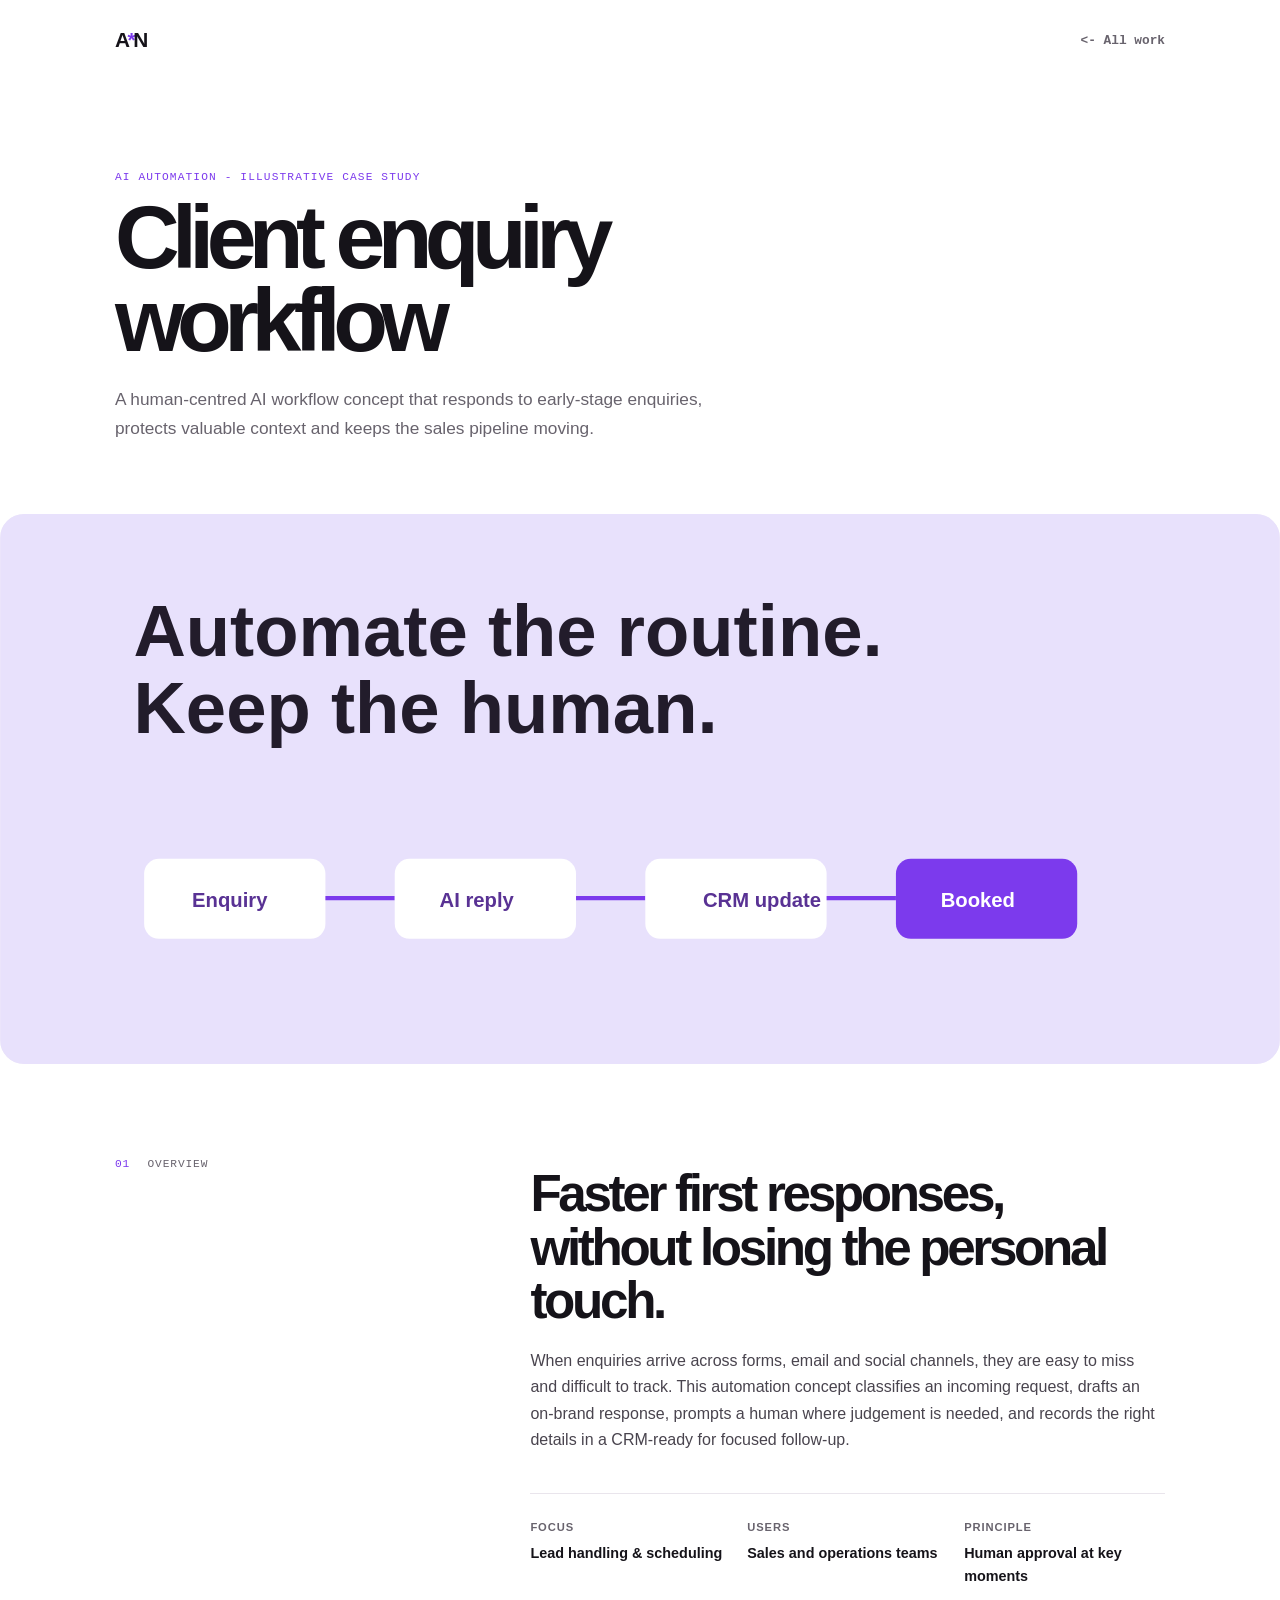
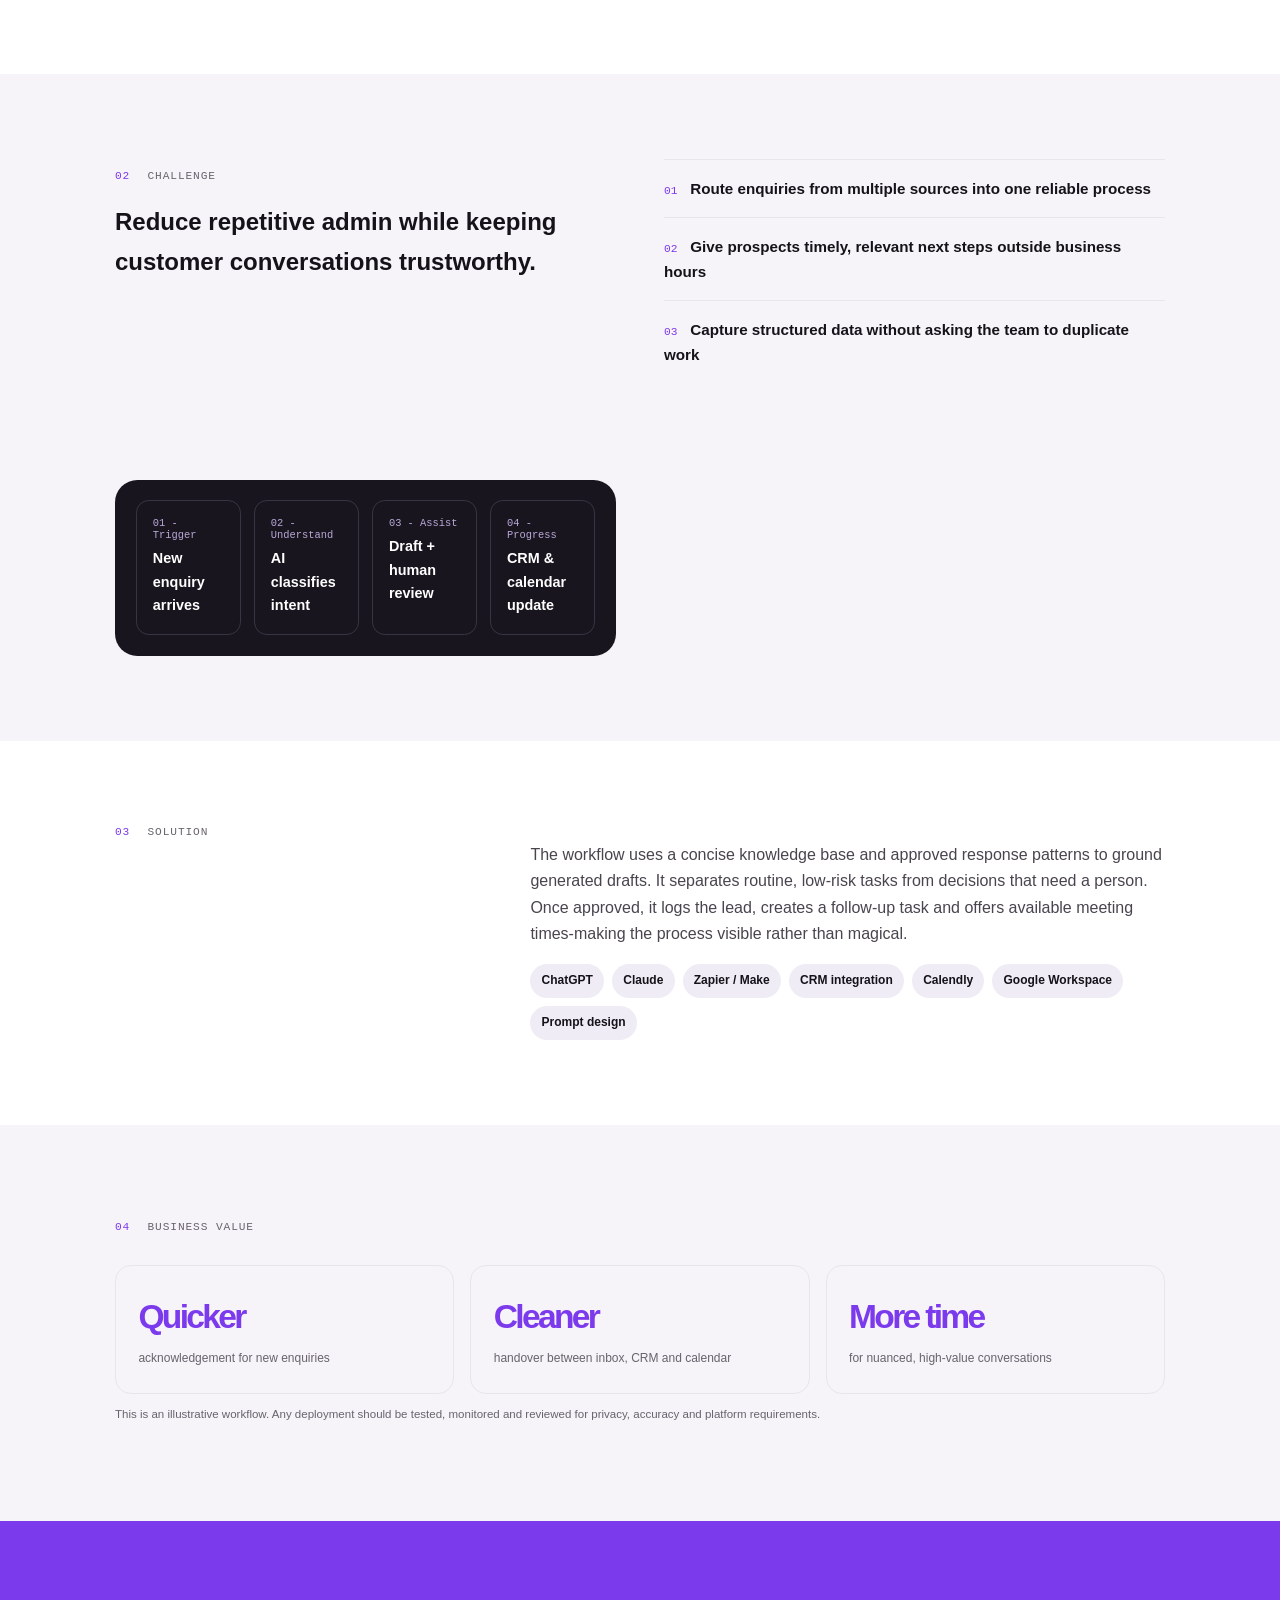
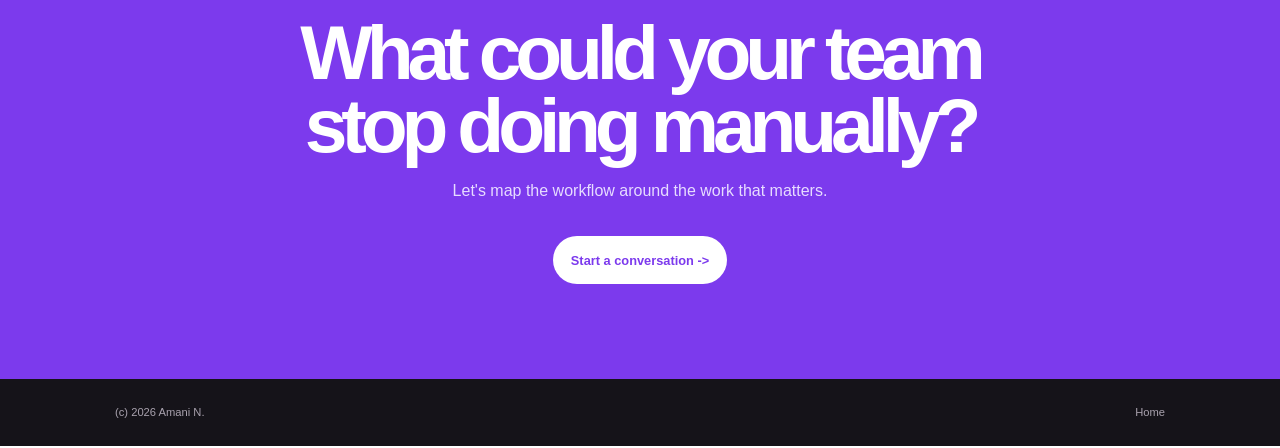
==== projects/ai-business-automation.html @ df5ebed8 "Initial portfolio" ====
<!doctype html><html lang="en"><head><meta charset="UTF-8"><meta name="viewport" content="width=device-width,initial-scale=1"><meta name="description" content="Illustrative AI business automation case study."><title>Client enquiry workflow - AI automation case study</title><link rel="icon" href="../assets/images/favicon.svg"><link rel="stylesheet" href="../assets/css/project.css"></head><body><a class="skip" href="#main">Skip to content</a><nav class="nav shell"><a class="brand" href="../index.html">A<span>*</span>N</a><a class="back" href="../index.html#work"><- All work</a></nav><main id="main"><header class="hero shell"><p class="eyebrow">AI automation - Illustrative case study</p><h1>Client enquiry<br>workflow</h1><p class="intro">A human-centred AI workflow concept that responds to early-stage enquiries, protects valuable context and keeps the sales pipeline moving.</p></header><img class="cover" src="../assets/images/project-ai.svg" alt="Illustrative AI client enquiry workflow"><section class="case"><div class="shell case-grid"><div class="label"><span>01</span> Overview</div><div><h2>Faster first responses, without losing the personal touch.</h2><p>When enquiries arrive across forms, email and social channels, they are easy to miss and difficult to track. This automation concept classifies an incoming request, drafts an on-brand response, prompts a human where judgement is needed, and records the right details in a CRM-ready for focused follow-up.</p><div class="info"><div><b>Focus</b><span>Lead handling &amp; scheduling</span></div><div><b>Users</b><span>Sales and operations teams</span></div><div><b>Principle</b><span>Human approval at key moments</span></div></div></div></div></section><section class="full"><div class="shell challenge-grid"><div><p class="label"><span>02</span> Challenge</p><h2>Reduce repetitive admin while keeping customer conversations trustworthy.</h2></div><ul><li>Route enquiries from multiple sources into one reliable process</li><li>Give prospects timely, relevant next steps outside business hours</li><li>Capture structured data without asking the team to duplicate work</li></ul><div class="workflow"><div class="step"><small>01 - Trigger</small><b>New enquiry arrives</b></div><div class="step"><small>02 - Understand</small><b>AI classifies intent</b></div><div class="step"><small>03 - Assist</small><b>Draft + human review</b></div><div class="step"><small>04 - Progress</small><b>CRM &amp; calendar update</b></div></div></div></section><section class="case"><div class="shell case-grid"><div class="label"><span>03</span> Solution</div><div><p>The workflow uses a concise knowledge base and approved response patterns to ground generated drafts. It separates routine, low-risk tasks from decisions that need a person. Once approved, it logs the lead, creates a follow-up task and offers available meeting times-making the process visible rather than magical.</p><div class="tags"><span>ChatGPT</span><span>Claude</span><span>Zapier / Make</span><span>CRM integration</span><span>Calendly</span><span>Google Workspace</span><span>Prompt design</span></div></div></div></section><section class="full"><div class="shell"><p class="label"><span>04</span> Business value</p><div class="result-grid"><div class="result"><strong>Quicker</strong><span>acknowledgement for new enquiries</span></div><div class="result"><strong>Cleaner</strong><span>handover between inbox, CRM and calendar</span></div><div class="result"><strong>More time</strong><span>for nuanced, high-value conversations</span></div></div><p class="note">This is an illustrative workflow. Any deployment should be tested, monitored and reviewed for privacy, accuracy and platform requirements.</p></div></section></main><section class="cta"><div class="shell"><h2>What could your team<br>stop doing manually?</h2><p>Let's map the workflow around the work that matters.</p><a class="button" href="mailto:hello@yourdomain.com">Start a conversation -></a></div></section><footer class="footer"><div class="shell"><span>(c) 2026 Amani N.</span><a href="../index.html">Home</a></div></footer></body></html>
---- assets/css/project.css ----
/* System font stack avoids a render-blocking third-party font request. */
:root{--ink:#151319;--muted:#68636d;--purple:#7c3aed;--line:#e9e5ec;--wash:#f6f4f8;--shell:min(1050px,calc(100% - 40px));--ease:cubic-bezier(.2,.7,.2,1)}*{box-sizing:border-box}html{scroll-behavior:smooth}body{margin:0;color:var(--ink);font:16px/1.65 Manrope,Arial,sans-serif}a{color:inherit;text-decoration:none}.shell{width:var(--shell);margin:auto}.skip{position:absolute;top:-4rem;left:1rem;background:#151319;color:#fff;padding:.6rem;z-index:10}.skip:focus{top:1rem}.nav{height:80px;display:flex;align-items:center;justify-content:space-between}.brand{font-size:1.3rem;font-weight:800;letter-spacing:-.12em}.brand span{color:var(--purple)}.nav a:last-child{font-size:.8rem;font-weight:800}.back{font:.7rem 'DM Mono',monospace;color:var(--muted)}.hero{padding:80px 0 55px}.eyebrow{font:500 .7rem 'DM Mono',monospace;color:var(--purple);letter-spacing:.1em;text-transform:uppercase}.hero h1{max-width:900px;margin:.8rem 0 1.4rem;font-size:clamp(3.2rem,7vw,7.3rem);line-height:.93;letter-spacing:-.085em}.intro{max-width:650px;color:var(--muted);font-size:1.08rem}.cover{width:100%;max-height:550px;object-fit:cover;object-position:center;border-radius:1.5rem;background:var(--wash)}.case{padding:85px 0}.case-grid{display:grid;grid-template-columns:1.1fr 1.9fr;gap:3rem}.label{font:500 .7rem 'DM Mono',monospace;letter-spacing:.08em;text-transform:uppercase;color:var(--muted)}.label span{color:var(--purple);margin-right:.6rem}.case h2{font-size:clamp(2rem,4vw,3.4rem);letter-spacing:-.065em;line-height:1.04;margin:.6rem 0 1.3rem}.case p{max-width:670px;color:#49444e}.info{display:grid;grid-template-columns:repeat(3,1fr);gap:1rem;margin-top:2.5rem;padding-top:1.5rem;border-top:1px solid var(--line)}.info b,.info span{display:block}.info b{font-size:.7rem;color:var(--muted);text-transform:uppercase;letter-spacing:.08em}.info span{margin-top:.3rem;font-weight:700;font-size:.9rem}.full{background:var(--wash)}.full .shell{padding:85px 0}.challenge-grid{display:grid;grid-template-columns:1fr 1fr;gap:3rem}.challenge-grid ul{padding:0;margin:0;list-style:none}.challenge-grid li{padding:1rem 0;border-top:1px solid var(--line);font-weight:700;font-size:.95rem}.challenge-grid li:before{content:'0' counter(item);counter-increment:item;color:var(--purple);font:.7rem 'DM Mono',monospace;margin-right:.8rem}.challenge-grid ul{counter-reset:item}.workflow{margin-top:3rem;padding:1.3rem;border-radius:1.4rem;background:#18151e;color:#fff;display:grid;grid-template-columns:repeat(4,1fr);gap:.8rem}.step{padding:1rem;border:1px solid #393443;border-radius:.8rem}.step small{display:block;color:#b9a9d9;font:.65rem 'DM Mono',monospace}.step b{display:block;margin-top:.35rem;font-size:.9rem}.result-grid{display:grid;grid-template-columns:repeat(3,1fr);gap:1rem;margin-top:2rem}.result{padding:1.4rem;border:1px solid var(--line);border-radius:1rem}.result strong{display:block;color:var(--purple);font-size:2.1rem;letter-spacing:-.08em}.result span{font-size:.75rem;color:var(--muted)}.note{font-size:.72rem!important;color:var(--muted)!important}.tags{display:flex;flex-wrap:wrap;gap:.5rem}.tags span{padding:.45rem .7rem;border-radius:99px;background:#f0ecf5;font-size:.75rem;font-weight:700}.cta{background:#7c3aed;color:#fff;text-align:center;padding:95px 0}.cta h2{margin:0;font-size:clamp(2.8rem,6vw,5.5rem);letter-spacing:-.08em;line-height:.95}.cta p{color:#e7dcff}.button{display:inline-block;margin-top:1rem;padding:.85rem 1.1rem;border-radius:99px;background:#fff;color:var(--purple);font-size:.8rem;font-weight:800}.footer{padding:1.5rem 0;background:#151319;color:#a9a2ae;font-size:.7rem}.footer .shell{display:flex;justify-content:space-between}@media(max-width:650px){.nav{height:68px}.hero{padding-top:55px}.case{padding:60px 0}.case-grid,.challenge-grid{grid-template-columns:1fr;gap:1rem}.full .shell{padding:60px 0}.info,.result-grid,.workflow{grid-template-columns:1fr}.cover{border-radius:1rem}.footer .shell{gap:1rem;flex-wrap:wrap}}
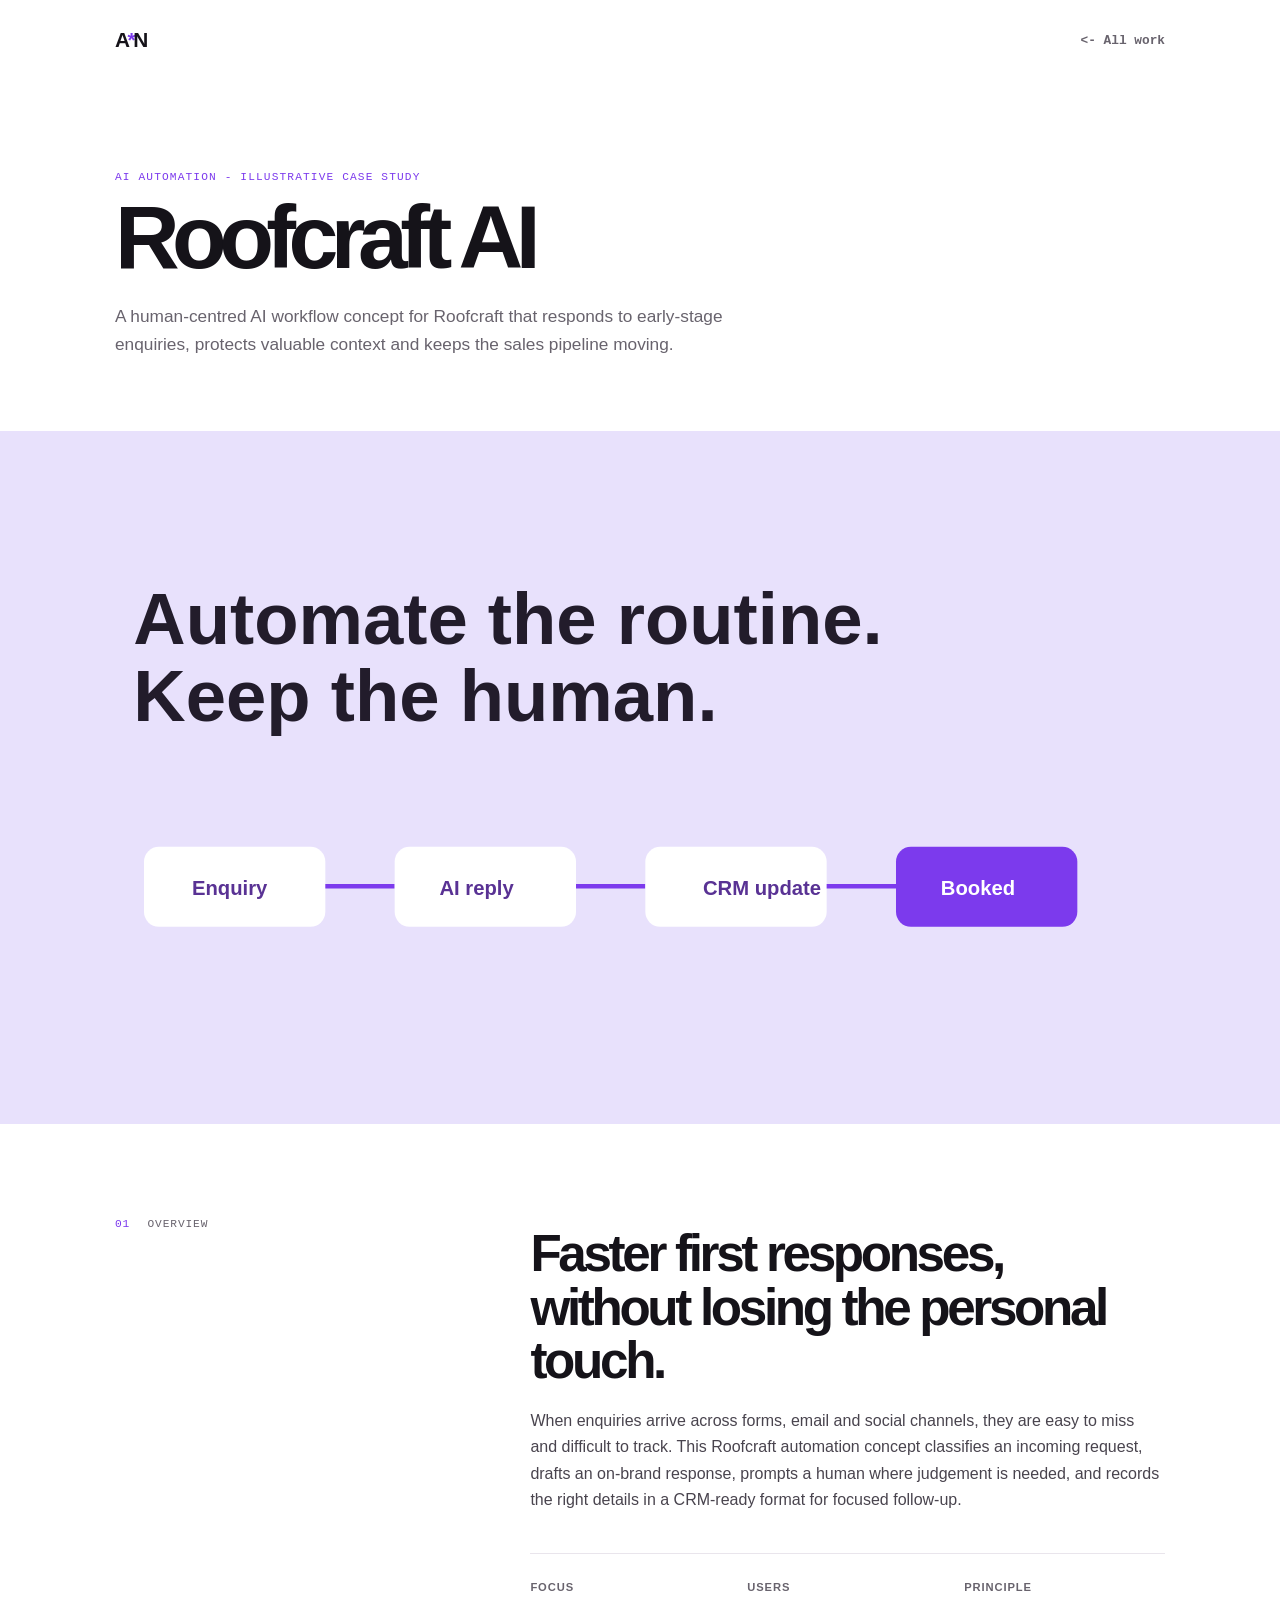
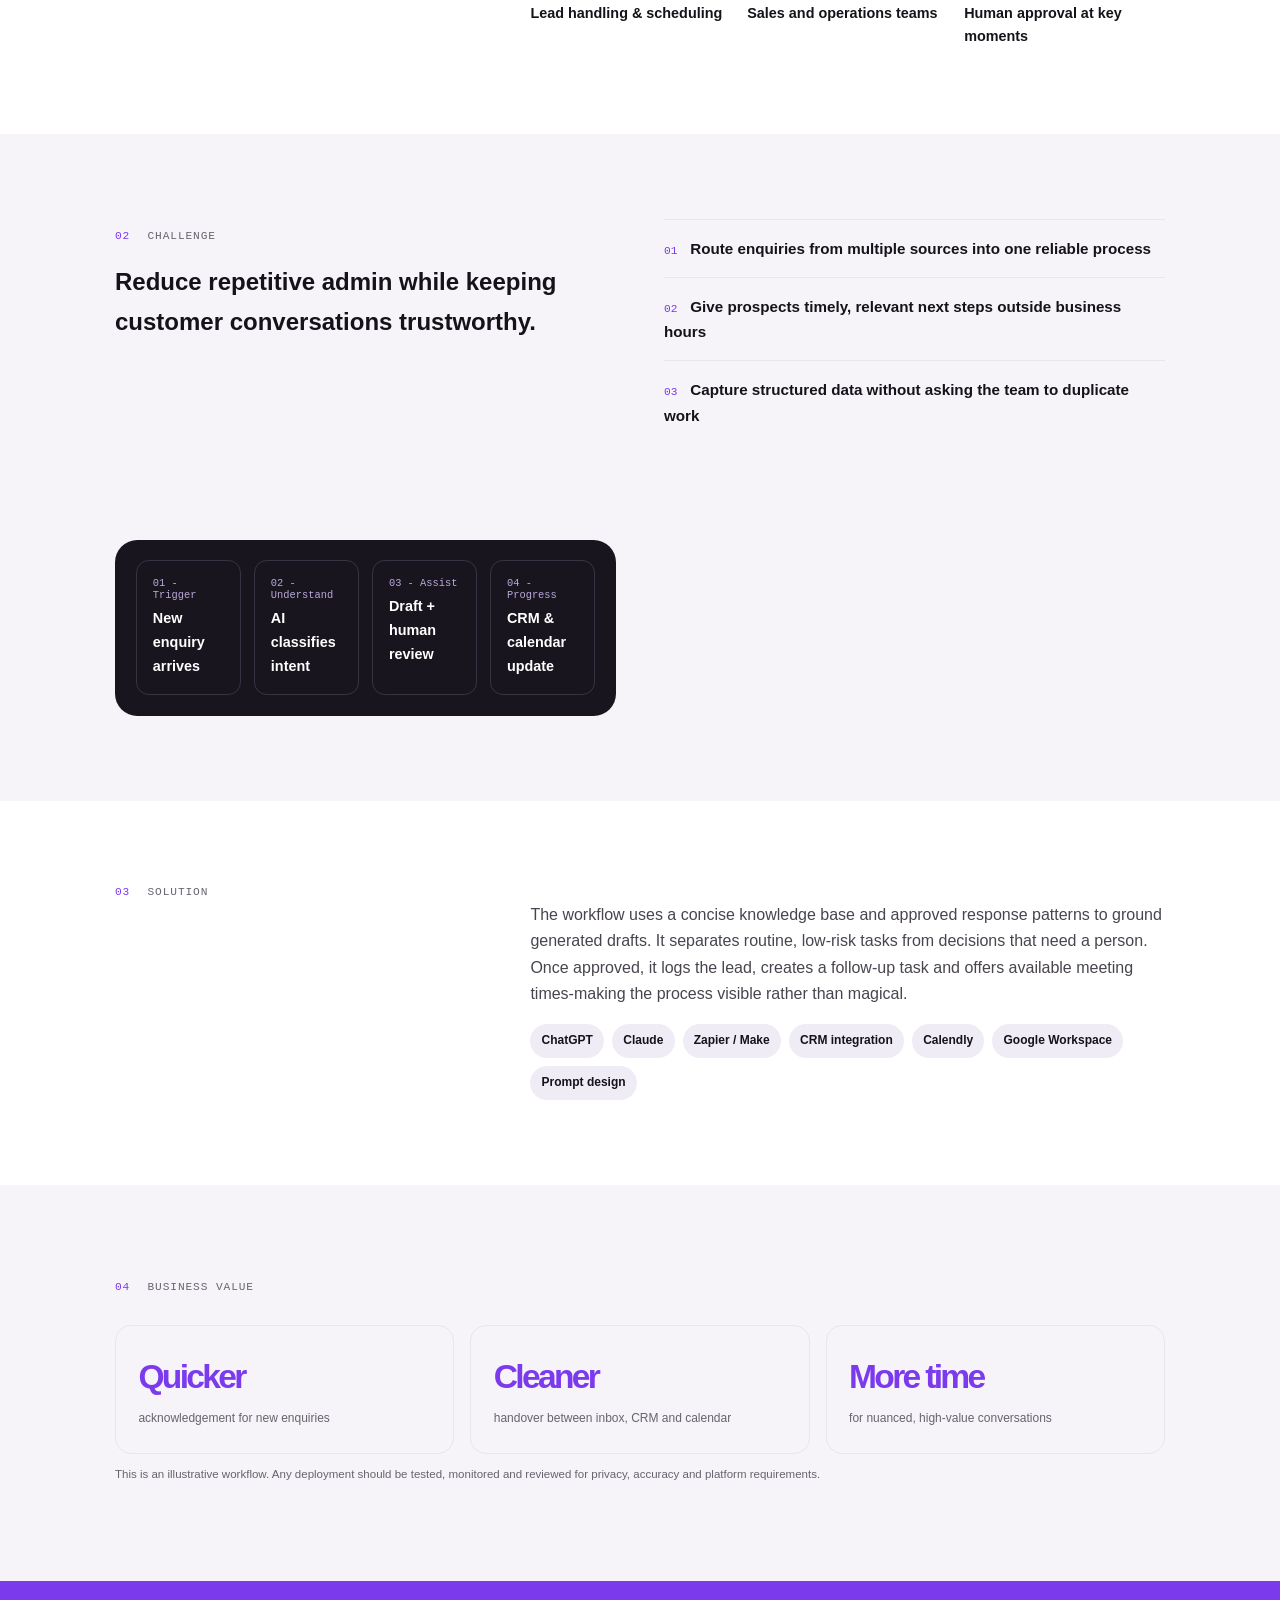
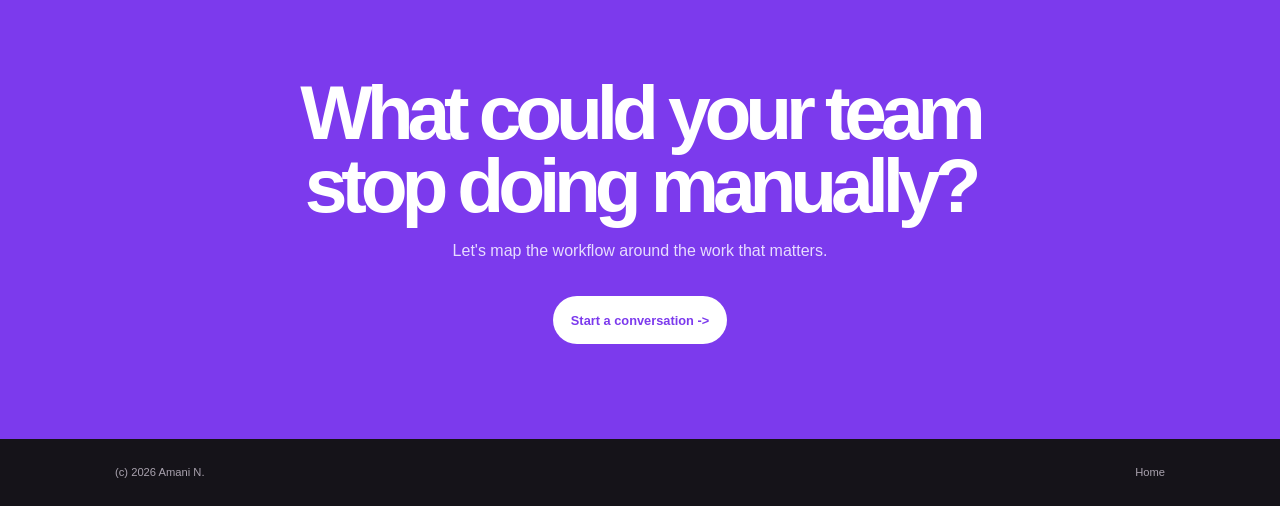
==== commit 86f68cc4: "Added RoofCraft" ====
--- a/projects/ai-business-automation.html
+++ b/projects/ai-business-automation.html
@@ -1,3 +1,3 @@
-<!doctype html><html lang="en"><head><meta charset="UTF-8"><meta name="viewport" content="width=device-width,initial-scale=1"><meta name="description" content="Illustrative AI business automation case study."><title>Client enquiry workflow - AI automation case study</title><link rel="icon" href="../assets/images/favicon.svg"><link rel="stylesheet" href="../assets/css/project.css"></head><body><a class="skip" href="#main">Skip to content</a><nav class="nav shell"><a class="brand" href="../index.html">A<span>*</span>N</a><a class="back" href="../index.html#work"><- All work</a></nav><main id="main"><header class="hero shell"><p class="eyebrow">AI automation - Illustrative case study</p><h1>Client enquiry<br>workflow</h1><p class="intro">A human-centred AI workflow concept that responds to early-stage enquiries, protects valuable context and keeps the sales pipeline moving.</p></header><img class="cover" src="../assets/images/project-ai.svg" alt="Illustrative AI client enquiry workflow"><section class="case"><div class="shell case-grid"><div class="label"><span>01</span> Overview</div><div><h2>Faster first responses, without losing the personal touch.</h2><p>When enquiries arrive across forms, email and social channels, they are easy to miss and difficult to track. This automation concept classifies an incoming request, drafts an on-brand response, prompts a human where judgement is needed, and records the right details in a CRM-ready for focused follow-up.</p><div class="info"><div><b>Focus</b><span>Lead handling &amp; scheduling</span></div><div><b>Users</b><span>Sales and operations teams</span></div><div><b>Principle</b><span>Human approval at key moments</span></div></div></div></div></section><section class="full"><div class="shell challenge-grid"><div><p class="label"><span>02</span> Challenge</p><h2>Reduce repetitive admin while keeping customer conversations trustworthy.</h2></div><ul><li>Route enquiries from multiple sources into one reliable process</li><li>Give prospects timely, relevant next steps outside business hours</li><li>Capture structured data without asking the team to duplicate work</li></ul><div class="workflow"><div class="step"><small>01 - Trigger</small><b>New enquiry arrives</b></div><div class="step"><small>02 - Understand</small><b>AI classifies intent</b></div><div class="step"><small>03 - Assist</small><b>Draft + human review</b></div><div class="step"><small>04 - Progress</small><b>CRM &amp; calendar update</b></div></div></div></section><section class="case"><div class="shell case-grid"><div class="label"><span>03</span> Solution</div><div><p>The workflow uses a concise knowledge base and approved response patterns to ground generated drafts. It separates routine, low-risk tasks from decisions that need a person. Once approved, it logs the lead, creates a follow-up task and offers available meeting times-making the process visible rather than magical.</p><div class="tags"><span>ChatGPT</span><span>Claude</span><span>Zapier / Make</span><span>CRM integration</span><span>Calendly</span><span>Google Workspace</span><span>Prompt design</span></div></div></div></section><section class="full"><div class="shell"><p class="label"><span>04</span> Business value</p><div class="result-grid"><div class="result"><strong>Quicker</strong><span>acknowledgement for new enquiries</span></div><div class="result"><strong>Cleaner</strong><span>handover between inbox, CRM and calendar</span></div><div class="result"><strong>More time</strong><span>for nuanced, high-value conversations</span></div></div><p class="note">This is an illustrative workflow. Any deployment should be tested, monitored and reviewed for privacy, accuracy and platform requirements.</p></div></section></main><section class="cta"><div class="shell"><h2>What could your team<br>stop doing manually?</h2><p>Let's map the workflow around the work that matters.</p><a class="button" href="mailto:hello@yourdomain.com">Start a conversation -></a></div></section><footer class="footer"><div class="shell"><span>(c) 2026 Amani N.</span><a href="../index.html">Home</a></div></footer></body></html>
+<!doctype html><html lang="en"><head><meta charset="UTF-8"><meta name="viewport" content="width=device-width,initial-scale=1"><meta name="description" content="Roofcraft AI automation case study concept."><title>Roofcraft AI - Case study</title><link rel="icon" href="../assets/images/favicon.svg"><link rel="stylesheet" href="../assets/css/project.css"></head><body><a class="skip" href="#main">Skip to content</a><nav class="nav shell"><a class="brand" href="../index.html">A<span>*</span>N</a><a class="back" href="../index.html#work"><- All work</a></nav><main id="main"><header class="hero shell"><p class="eyebrow">AI automation - Illustrative case study</p><h1>Roofcraft AI</h1><p class="intro">A human-centred AI workflow concept for Roofcraft that responds to early-stage enquiries, protects valuable context and keeps the sales pipeline moving.</p></header><img class="cover" src="../assets/images/project-ai.svg" alt="Illustrative AI client enquiry workflow"><section class="case"><div class="shell case-grid"><div class="label"><span>01</span> Overview</div><div><h2>Faster first responses, without losing the personal touch.</h2><p>When enquiries arrive across forms, email and social channels, they are easy to miss and difficult to track. This Roofcraft automation concept classifies an incoming request, drafts an on-brand response, prompts a human where judgement is needed, and records the right details in a CRM-ready format for focused follow-up.</p><div class="info"><div><b>Focus</b><span>Lead handling &amp; scheduling</span></div><div><b>Users</b><span>Sales and operations teams</span></div><div><b>Principle</b><span>Human approval at key moments</span></div></div></div></div></section><section class="full"><div class="shell challenge-grid"><div><p class="label"><span>02</span> Challenge</p><h2>Reduce repetitive admin while keeping customer conversations trustworthy.</h2></div><ul><li>Route enquiries from multiple sources into one reliable process</li><li>Give prospects timely, relevant next steps outside business hours</li><li>Capture structured data without asking the team to duplicate work</li></ul><div class="workflow"><div class="step"><small>01 - Trigger</small><b>New enquiry arrives</b></div><div class="step"><small>02 - Understand</small><b>AI classifies intent</b></div><div class="step"><small>03 - Assist</small><b>Draft + human review</b></div><div class="step"><small>04 - Progress</small><b>CRM &amp; calendar update</b></div></div></div></section><section class="case"><div class="shell case-grid"><div class="label"><span>03</span> Solution</div><div><p>The workflow uses a concise knowledge base and approved response patterns to ground generated drafts. It separates routine, low-risk tasks from decisions that need a person. Once approved, it logs the lead, creates a follow-up task and offers available meeting times-making the process visible rather than magical.</p><div class="tags"><span>ChatGPT</span><span>Claude</span><span>Zapier / Make</span><span>CRM integration</span><span>Calendly</span><span>Google Workspace</span><span>Prompt design</span></div></div></div></section><section class="full"><div class="shell"><p class="label"><span>04</span> Business value</p><div class="result-grid"><div class="result"><strong>Quicker</strong><span>acknowledgement for new enquiries</span></div><div class="result"><strong>Cleaner</strong><span>handover between inbox, CRM and calendar</span></div><div class="result"><strong>More time</strong><span>for nuanced, high-value conversations</span></div></div><p class="note">This is an illustrative workflow. Any deployment should be tested, monitored and reviewed for privacy, accuracy and platform requirements.</p></div></section></main><section class="cta"><div class="shell"><h2>What could your team<br>stop doing manually?</h2><p>Let's map the workflow around the work that matters.</p><a class="button" href="mailto:hello@yourdomain.com">Start a conversation -></a></div></section><footer class="footer"><div class="shell"><span>(c) 2026 Amani N.</span><a href="../index.html">Home</a></div></footer></body></html>
 
 
--- a/assets/css/project.css
+++ b/assets/css/project.css
@@ -1,2 +1,2 @@
 /* System font stack avoids a render-blocking third-party font request. */
-:root{--ink:#151319;--muted:#68636d;--purple:#7c3aed;--line:#e9e5ec;--wash:#f6f4f8;--shell:min(1050px,calc(100% - 40px));--ease:cubic-bezier(.2,.7,.2,1)}*{box-sizing:border-box}html{scroll-behavior:smooth}body{margin:0;color:var(--ink);font:16px/1.65 Manrope,Arial,sans-serif}a{color:inherit;text-decoration:none}.shell{width:var(--shell);margin:auto}.skip{position:absolute;top:-4rem;left:1rem;background:#151319;color:#fff;padding:.6rem;z-index:10}.skip:focus{top:1rem}.nav{height:80px;display:flex;align-items:center;justify-content:space-between}.brand{font-size:1.3rem;font-weight:800;letter-spacing:-.12em}.brand span{color:var(--purple)}.nav a:last-child{font-size:.8rem;font-weight:800}.back{font:.7rem 'DM Mono',monospace;color:var(--muted)}.hero{padding:80px 0 55px}.eyebrow{font:500 .7rem 'DM Mono',monospace;color:var(--purple);letter-spacing:.1em;text-transform:uppercase}.hero h1{max-width:900px;margin:.8rem 0 1.4rem;font-size:clamp(3.2rem,7vw,7.3rem);line-height:.93;letter-spacing:-.085em}.intro{max-width:650px;color:var(--muted);font-size:1.08rem}.cover{width:100%;max-height:550px;object-fit:cover;object-position:center;border-radius:1.5rem;background:var(--wash)}.case{padding:85px 0}.case-grid{display:grid;grid-template-columns:1.1fr 1.9fr;gap:3rem}.label{font:500 .7rem 'DM Mono',monospace;letter-spacing:.08em;text-transform:uppercase;color:var(--muted)}.label span{color:var(--purple);margin-right:.6rem}.case h2{font-size:clamp(2rem,4vw,3.4rem);letter-spacing:-.065em;line-height:1.04;margin:.6rem 0 1.3rem}.case p{max-width:670px;color:#49444e}.info{display:grid;grid-template-columns:repeat(3,1fr);gap:1rem;margin-top:2.5rem;padding-top:1.5rem;border-top:1px solid var(--line)}.info b,.info span{display:block}.info b{font-size:.7rem;color:var(--muted);text-transform:uppercase;letter-spacing:.08em}.info span{margin-top:.3rem;font-weight:700;font-size:.9rem}.full{background:var(--wash)}.full .shell{padding:85px 0}.challenge-grid{display:grid;grid-template-columns:1fr 1fr;gap:3rem}.challenge-grid ul{padding:0;margin:0;list-style:none}.challenge-grid li{padding:1rem 0;border-top:1px solid var(--line);font-weight:700;font-size:.95rem}.challenge-grid li:before{content:'0' counter(item);counter-increment:item;color:var(--purple);font:.7rem 'DM Mono',monospace;margin-right:.8rem}.challenge-grid ul{counter-reset:item}.workflow{margin-top:3rem;padding:1.3rem;border-radius:1.4rem;background:#18151e;color:#fff;display:grid;grid-template-columns:repeat(4,1fr);gap:.8rem}.step{padding:1rem;border:1px solid #393443;border-radius:.8rem}.step small{display:block;color:#b9a9d9;font:.65rem 'DM Mono',monospace}.step b{display:block;margin-top:.35rem;font-size:.9rem}.result-grid{display:grid;grid-template-columns:repeat(3,1fr);gap:1rem;margin-top:2rem}.result{padding:1.4rem;border:1px solid var(--line);border-radius:1rem}.result strong{display:block;color:var(--purple);font-size:2.1rem;letter-spacing:-.08em}.result span{font-size:.75rem;color:var(--muted)}.note{font-size:.72rem!important;color:var(--muted)!important}.tags{display:flex;flex-wrap:wrap;gap:.5rem}.tags span{padding:.45rem .7rem;border-radius:99px;background:#f0ecf5;font-size:.75rem;font-weight:700}.cta{background:#7c3aed;color:#fff;text-align:center;padding:95px 0}.cta h2{margin:0;font-size:clamp(2.8rem,6vw,5.5rem);letter-spacing:-.08em;line-height:.95}.cta p{color:#e7dcff}.button{display:inline-block;margin-top:1rem;padding:.85rem 1.1rem;border-radius:99px;background:#fff;color:var(--purple);font-size:.8rem;font-weight:800}.footer{padding:1.5rem 0;background:#151319;color:#a9a2ae;font-size:.7rem}.footer .shell{display:flex;justify-content:space-between}@media(max-width:650px){.nav{height:68px}.hero{padding-top:55px}.case{padding:60px 0}.case-grid,.challenge-grid{grid-template-columns:1fr;gap:1rem}.full .shell{padding:60px 0}.info,.result-grid,.workflow{grid-template-columns:1fr}.cover{border-radius:1rem}.footer .shell{gap:1rem;flex-wrap:wrap}}
+:root{--ink:#151319;--muted:#68636d;--purple:#7c3aed;--line:#e9e5ec;--wash:#f6f4f8;--shell:min(1050px,calc(100% - 40px));--ease:cubic-bezier(.2,.7,.2,1)}*{box-sizing:border-box}html{scroll-behavior:smooth}body{margin:0;color:var(--ink);font:16px/1.65 Manrope,Arial,sans-serif}a{color:inherit;text-decoration:none}.shell{width:var(--shell);margin:auto}.skip{position:absolute;top:-4rem;left:1rem;background:#151319;color:#fff;padding:.6rem;z-index:10}.skip:focus{top:1rem}.nav{height:80px;display:flex;align-items:center;justify-content:space-between}.brand{font-size:1.3rem;font-weight:800;letter-spacing:-.12em}.brand span{color:var(--purple)}.nav a:last-child{font-size:.8rem;font-weight:800}.back{font:.7rem 'DM Mono',monospace;color:var(--muted)}.hero{padding:80px 0 55px}.eyebrow{font:500 .7rem 'DM Mono',monospace;color:var(--purple);letter-spacing:.1em;text-transform:uppercase}.hero h1{max-width:900px;margin:.8rem 0 1.4rem;font-size:clamp(3.2rem,7vw,7.3rem);line-height:.93;letter-spacing:-.085em}.intro{max-width:650px;color:var(--muted);font-size:1.08rem}.cover-frame{margin:0 auto 2rem;padding:1.1rem;border-radius:1.8rem;background:linear-gradient(135deg,#f8f6fc 0%,#ece6f8 100%);border:1px solid var(--line);box-shadow:0 22px 46px rgba(21,19,25,.08)}.cover-card{display:grid;grid-template-columns:1.45fr .65fr;gap:1rem;align-items:end}.cover-image{display:block;width:100%;height:auto;max-height:480px;object-fit:contain;object-position:center;border-radius:1.25rem;background:#fff;padding:.35rem}.cover-phone{max-height:420px;justify-self:center;border-radius:1.6rem;object-fit:contain;object-position:center;box-shadow:0 16px 36px rgba(21,19,25,.12)}.case{padding:85px 0}.case-grid{display:grid;grid-template-columns:1.1fr 1.9fr;gap:3rem}.label{font:500 .7rem 'DM Mono',monospace;letter-spacing:.08em;text-transform:uppercase;color:var(--muted)}.label span{color:var(--purple);margin-right:.6rem}.case h2{font-size:clamp(2rem,4vw,3.4rem);letter-spacing:-.065em;line-height:1.04;margin:.6rem 0 1.3rem}.case p{max-width:670px;color:#49444e}.info{display:grid;grid-template-columns:repeat(3,1fr);gap:1rem;margin-top:2.5rem;padding-top:1.5rem;border-top:1px solid var(--line)}.info b,.info span{display:block}.info b{font-size:.7rem;color:var(--muted);text-transform:uppercase;letter-spacing:.08em}.info span{margin-top:.3rem;font-weight:700;font-size:.9rem}.full{background:var(--wash)}.full .shell{padding:85px 0}.challenge-grid{display:grid;grid-template-columns:1fr 1fr;gap:3rem}.challenge-grid ul{padding:0;margin:0;list-style:none}.challenge-grid li{padding:1rem 0;border-top:1px solid var(--line);font-weight:700;font-size:.95rem}.challenge-grid li:before{content:'0' counter(item);counter-increment:item;color:var(--purple);font:.7rem 'DM Mono',monospace;margin-right:.8rem}.challenge-grid ul{counter-reset:item}.workflow{margin-top:3rem;padding:1.3rem;border-radius:1.4rem;background:#18151e;color:#fff;display:grid;grid-template-columns:repeat(4,1fr);gap:.8rem}.step{padding:1rem;border:1px solid #393443;border-radius:.8rem}.step small{display:block;color:#b9a9d9;font:.65rem 'DM Mono',monospace}.step b{display:block;margin-top:.35rem;font-size:.9rem}.result-grid{display:grid;grid-template-columns:repeat(3,1fr);gap:1rem;margin-top:2rem}.result{padding:1.4rem;border:1px solid var(--line);border-radius:1rem}.result strong{display:block;color:var(--purple);font-size:2.1rem;letter-spacing:-.08em}.result span{font-size:.75rem;color:var(--muted)}.note{font-size:.72rem!important;color:var(--muted)!important}.tags{display:flex;flex-wrap:wrap;gap:.5rem}.tags span{padding:.45rem .7rem;border-radius:99px;background:#f0ecf5;font-size:.75rem;font-weight:700}.cta{background:#7c3aed;color:#fff;text-align:center;padding:95px 0}.cta h2{margin:0;font-size:clamp(2.8rem,6vw,5.5rem);letter-spacing:-.08em;line-height:.95}.cta p{color:#e7dcff}.button{display:inline-block;margin-top:1rem;padding:.85rem 1.1rem;border-radius:99px;background:#fff;color:var(--purple);font-size:.8rem;font-weight:800}.footer{padding:1.5rem 0;background:#151319;color:#a9a2ae;font-size:.7rem}.footer .shell{display:flex;justify-content:space-between}@media(max-width:650px){.nav{height:68px}.hero{padding-top:55px}.case{padding:60px 0}.case-grid,.challenge-grid{grid-template-columns:1fr;gap:1rem}.full .shell{padding:60px 0}.info,.result-grid,.workflow{grid-template-columns:1fr}.cover{border-radius:1rem}.footer .shell{gap:1rem;flex-wrap:wrap}}
